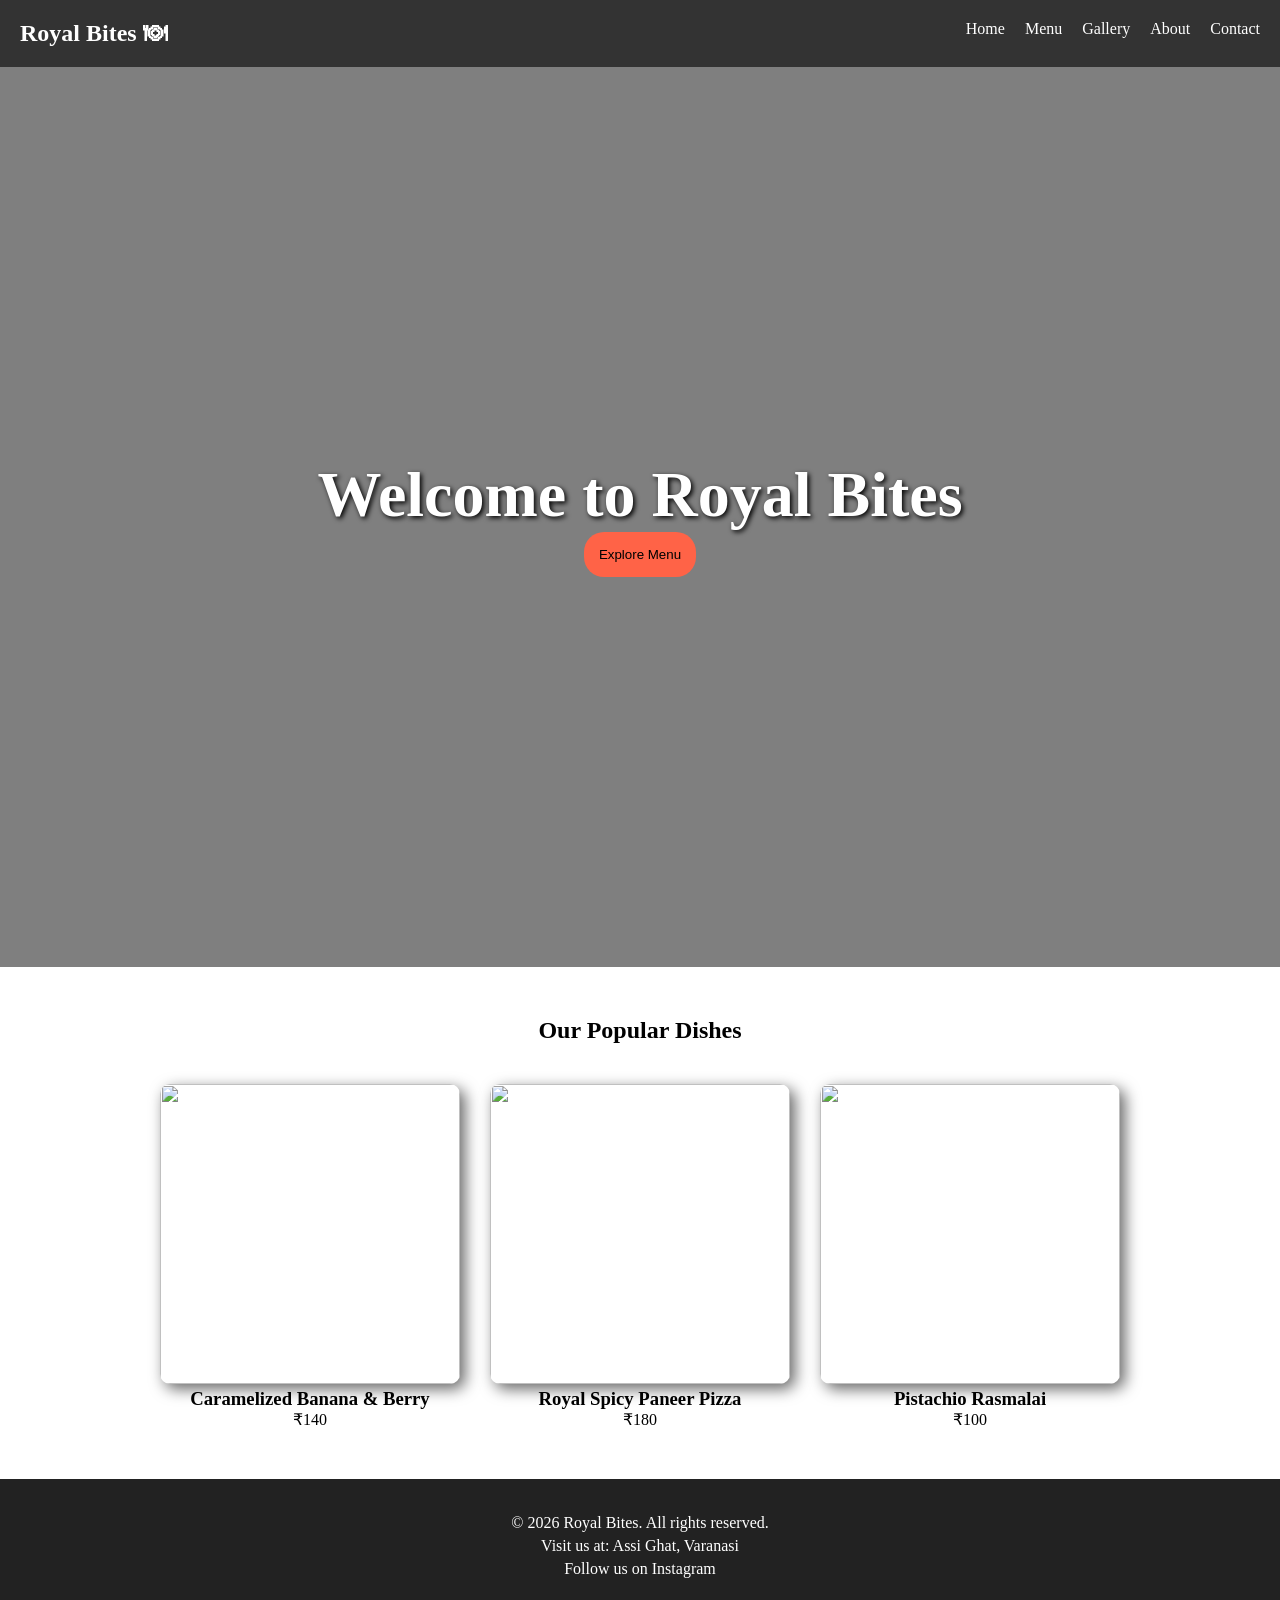
==== index.html @ 0cc4fcb3 "Add files via upload" ====
<!DOCTYPE html>
<html lang="en">
<head>
    <meta charset="UTF-8">
    <meta name="viewport" content="width=device-width, initial-scale=1.0">
    <title>Home</title>
    <link rel="stylesheet" href="style.css">
</head>
<body>
    <nav>
        <h1>Royal Bites 🍽</h1>
        <ul>
            <li><a href="index.html">Home</a></li>
            <li><a href="menu.html">Menu</a></li>
            <li><a href="gallery.html">Gallery</a></li>
            <li><a href="about.html">About</a></li>
            <li><a href="contact.html">Contact</a></li>
        </ul>
    </nav>
    <div class="hero">
        <h1>Welcome to Royal Bites</h1>
        <button type="button">Explore Menu</button>
    </div>
    <div class="popular-dishes">
        <h2>Our Popular Dishes</h2>
        <div class="cards-container">
            <div class="cards">
                <img src="breakfast.jpg">
                <h3>Caramelized Banana & Berry</h3>
                <p>₹140</p>
            </div>
            <div class="cards">
                <img src="pizza.jpg">
                <h3>Royal Spicy Paneer Pizza</h3>
                <p>₹180</p>
            </div>
            <div class="cards">
                <img src="mithai.jpg">
                <h3>Pistachio Rasmalai</h3>
                <p>₹100</p>
            </div>
        </div>
    </div>
    <footer>
        <p>&copy; 2026 Royal Bites. All rights reserved.</p>
        <p>Visit us at: Assi Ghat, Varanasi </p>
        <p>Follow us on Instagram</p>
    </footer>
</body>
</html>
---- style.css ----
/* ============================================== */
/*             1. GLOBAL STYLES & NAVBAR          */
/* ============================================== */
* {
    margin: 0;
    padding: 0;
}
nav {
    display: flex;
    justify-content: space-between;
    padding: 20px;
    background-color: #333;
    color: white;
}
ul {
    list-style: none;
    display: flex;
    gap: 20px;
}
nav ul li a {
    color: white;
    text-decoration: none;
    transition: color 0.3s ease;
}
ul li a:hover{
    color: tomato;
    cursor: pointer;
}
.hero {
    display: flex;
    justify-content: center;
    align-items: center;
    flex-direction: column;
    background-image: linear-gradient(rgba(0, 0, 0, 0.5), rgba(0, 0, 0, 0.5)), url('pic.jpg');
    background-size: cover;
    background-position: center;
    height: 100vh;
}
.hero h1 {
    color: white;
    font-size: 4rem;
    text-shadow: 2px 2px 5px black;
}
.hero button {
    padding: 15px;
    background-color: tomato;
    color: black;
    border-radius: 20px;
    border: none;
}
.popular-dishes h2 {
    margin-bottom: 40px;
    text-align: center;
    margin-top: 50px;
}
.cards-container {
    display: flex;
    gap: 30px;
    justify-content: center;
}
.cards {
    width: 300px;
    text-align: center;
    border-radius: 10px;
}
.cards img {
    width: 100%;
    border-radius: 10px;
    object-fit: cover;
    height: 300px;
    box-shadow: 5px 5px 15px rgba(0, 0, 0, 0.6);
    transition: all 0.3s ease;
}
.cards img:hover {
    transform: translateZ(-10px) scale(1.05);
}
footer {
    background-color: #222;
    color: white;
    text-align: center;
    padding: 30px;
    margin-top: 50px;
}
footer p {
    margin: 5px 0;
}

.menu-container {
    padding: 40px;
    text-align: center;
}
.menu-section {
    display: flex;
    justify-content: center;
    flex-wrap: wrap;
    gap: 30px;
}
.menu-item {
    background-color: wheat;
    color: #222;
    width: 250px;
    padding: 15px;
    border-radius: 10px;
    box-shadow: 0px 10px 13px -7px #000000, 5px 5px 15px 5px rgba(0,0,0,0);
    transition: all 0.3s ease;
}
.menu-item:hover {
    transform: translateZ(-10px) scale(1.05);
}
.menu-container img {
    transition: transform 0.3s ease, box-shadow 0.3s ease;
}
.menu-container img:hover {
    transform: translateY(-8px);
    box-shadow: 0px 10px 15px rgba(0, 0, 0, 0.15);
}
.category-btn {
    box-shadow: 0px 4px 6px rgba(0, 0, 0, 0.1);
}
.category-btn:hover {
    transform: translateY(-4px);
}
.add-btn {
    background-color: tomato;
    color: white;
    border: none;
    margin-top: 8px;
    border-radius: 5px;
    padding: 6px 15px;
    cursor: pointer;
}
.cart-sidebar {
    position: fixed;
    top: 0;
    right: 0;
    height: 100vh;
    width: 260px;
    background-color: #fdfaf6;
    box-shadow: -5px 0 15px rgba(0, 0, 0, 0.2);
    transform: translateX(100%);
    transition: transform 0.3s ease-in-out;
    padding: 20px;
    border-top-left-radius: 15px;
    border-bottom-left-radius: 15px;
}
.cart-sidebar.open {
    transform: translateX(0);
}
#total-price {
    color: rgb(236, 90, 37);
    font-size: 15px;
    font-weight: bold;
}
.checkout-btn {
    color: #333;
    font-size: 15px;
    font-weight: bold;
    padding: 10px 15px;
    background-color: rgb(200, 241, 138);
    border: none;
    border-radius: 5px;
    cursor: pointer;
    margin-left: 10px;
}
#close-cart {
    color: #333;
    font-size: 15px;
    font-weight: bold;
    padding: 10px 15px;
    background-color: rgb(245, 134, 134);
    border: none;
    border-radius: 5px;
    cursor: pointer;
    margin-left: 10px;
}

/* ======================================== */
/*                 GALLERY                  */
/* ======================================== */

.gallery-grid {
    display: grid;
    gap: 20px;
    grid-template-columns: repeat(4, 1fr);
    padding: 20px;
    grid-auto-rows: 250px;
}

.gallery-item:nth-child(1) {
    grid-column: span 2;
    grid-row: span 2;
}

.gallery-item:nth-child(4) {
    grid-column: span 2;
}

.gallery-item {
    overflow: hidden;
    border-radius: 10px;
}
.gallery-item img {
    width: 100%;
    height: 100%;
    object-fit: cover;
    transition: transform 0.4s ease;
}

.gallery-item img:hover {
    transform: scale(1.1);
}

/*==========================================*/
/*                  ABOUT                   */
/*==========================================*/

.zigzag-gallery {
    display: flex;
    flex-direction: column;
    gap: 20px;
}
.zigzag-gallery img {
    width: 350px;
    height: 300px;
    border-radius: 15px;
    object-fit: cover;
}
.pic-right {
    flex-direction: row-reverse;
}
.features-grid {
    display: flex;
    justify-content: space-between;
    margin-top: 20px;
}
.feature-box {
    padding: 30px;
    background-color: #f9f9f9;
    border-radius: 10px;
    text-align: center;
    box-shadow: 0px 5px 15px lightgray;
    transition: transform 0.3s ease, box-shadow 0.3s ease;
}

.feature-box:hover {
    transform: translateY(-10px);
    box-shadow: 0px 15px 25px lightgray;
}
.chef-row {
    display: flex;
    gap: 40px;
    align-items: center;
    background-color: #f9f9f9;
    border-radius: 15px;
    padding: 30px;
    box-shadow: 0px 5px 15px lightgray;
}
.chef-row img {
    transition: transform 0.4s ease;
}
.chef-row img:hover {
    transform: scale(1.05);
}

.chef-text {
    padding: 30px;
    font-size: 1.1rem;
    line-height: 1.6;
}


/*==========================================*/
/*               Contact                    */
/*==========================================*/

.contact-wrapper {
    display: flex;
    gap: 30px;
    padding: 50px;
}

.contact-info, .contact-form {
    flex: 1;
}
.contact-form {
    display: flex;
    flex-direction: column;
    gap: 15px;
}
.contact-info p {
    line-height: 1.8;
    font-size: 1.1rem;
    margin-bottom: 20px;
    color: #444;
}

.contact-form input, .contact-form textarea {
    width: 100%;
    padding: 15px;
    border-radius: 5px;
    border: 1px solid #ccc;
}
.contact-form textarea {
    min-height: 120px;
}
.contact-form button {
    color: white;
    padding: 12px 20px;
    border: none;
    cursor: pointer;
    background-color: #333;
    border-radius: 5px;
}
.contact-form button:hover{
    background-color: #444;
    transform: scale(1.02);
    transition: 0.3s;
}
/*==========================================*/
/*               Media Query                */
/*==========================================*/

@media (max-width: 768px) {
    .menu-section {
        display: flex;
        flex-direction: column;
        align-items: center;
    }
    nav {
        flex-direction: column;
        align-items: center;
        gap: 15px;
    }
    #starters, #quick-bites > div, #menu > div, #dessert > div {
        flex-direction: column !important;
        align-items: center !important;
    }
    .menu-container img {
        width: 80% !important;
        height: auto !important;
        margin: 20px auto !important;
        display: block;
    }
    .hero {
        flex-direction: column;
        align-items: center;
        text-align: center;
    }
    .cards-container {
        flex-direction: column;
        align-items: center;
    }
    .gallery-grid {
        grid-template-columns: 1fr;
    }
    .gallery-item:nth-child(1), 
    .gallery-item:nth-child(4) {
        grid-column: span 1;
        grid-row: span 1;
    }
    .gallery-item:nth-child(1) img {
        object-position: 50% 25%;
    }
    .features-grid {
        flex-direction: column;
        gap: 20px;
    }
    .chef-row, .pic-right {
        flex-direction: column;
        text-align: center;
        padding: 20px;
    }
    .chef-row img {
        width: 100%;
        height: auto;
    }
    .contact-wrapper {
        flex-direction: column;
        padding: 30px 20px;
    }
}
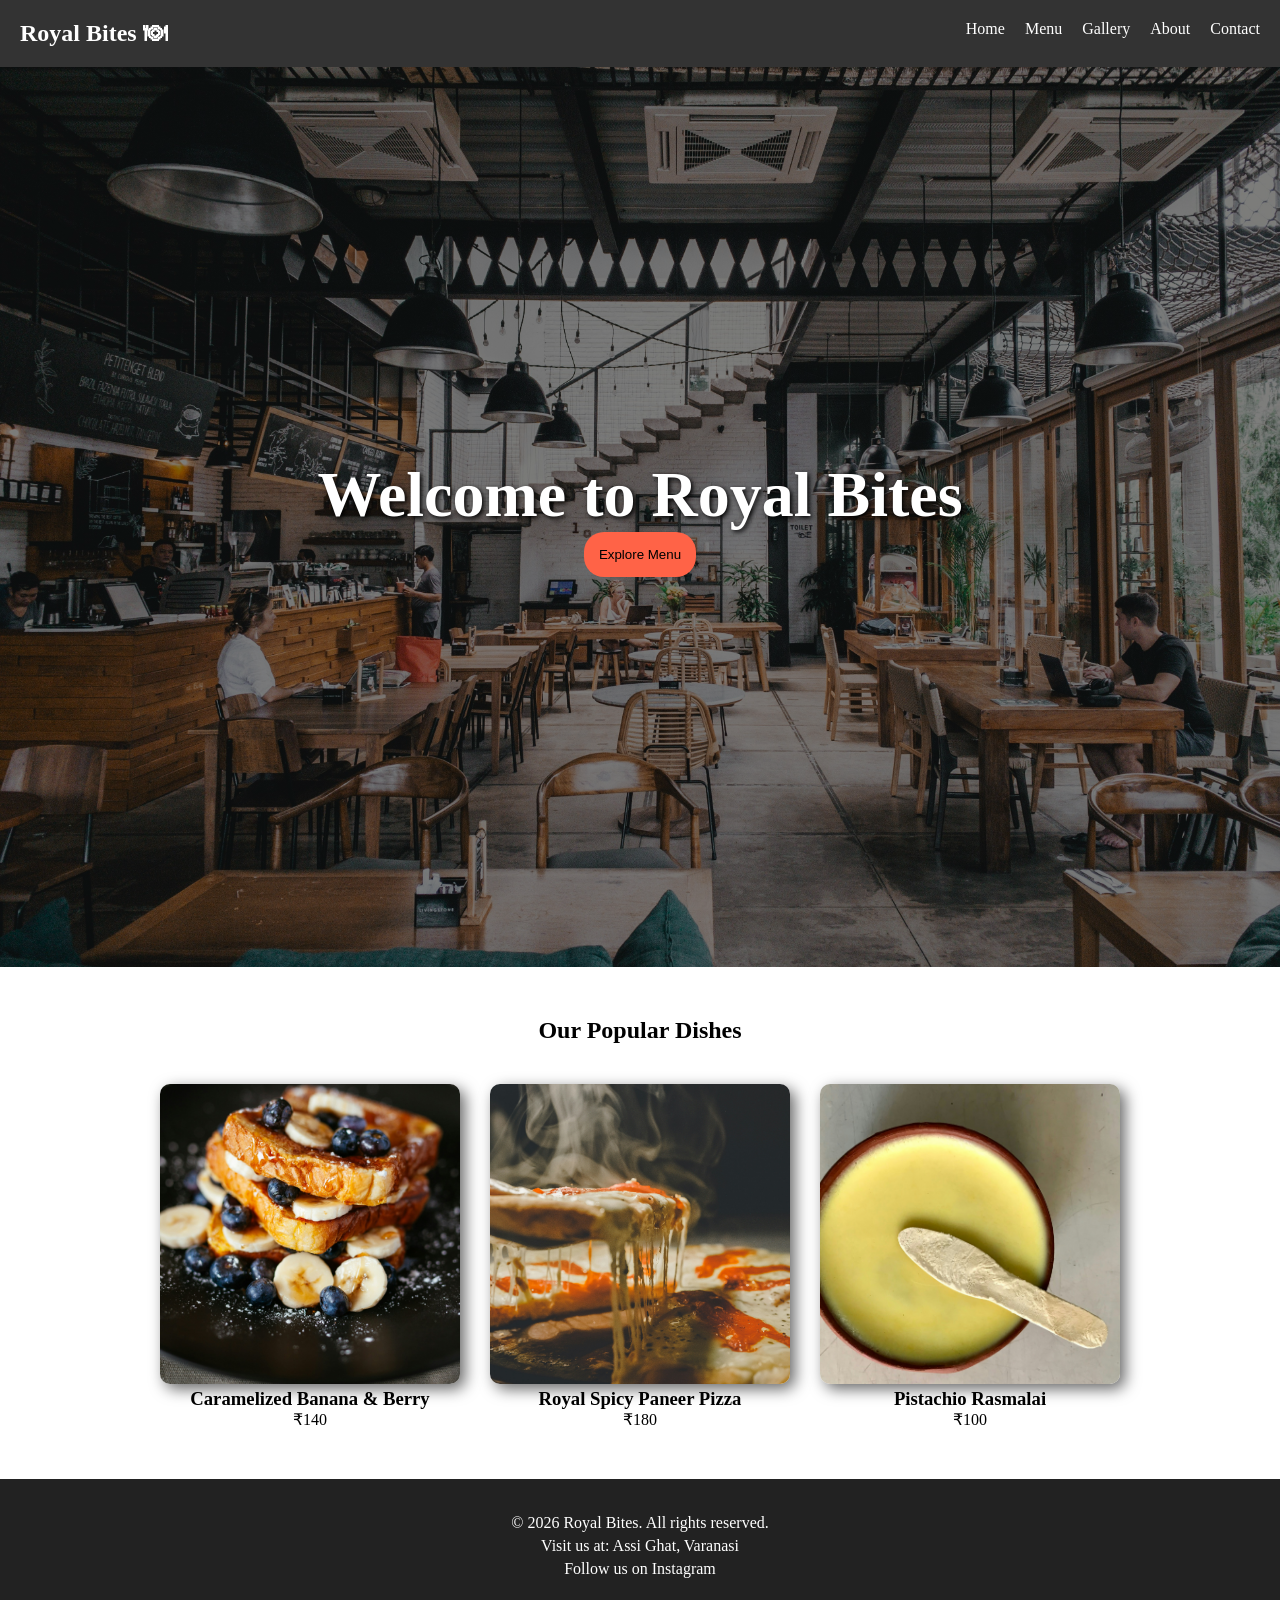
==== commit 0579392d: "Add files via upload" ====
--- a/index.html
+++ b/index.html
@@ -19,7 +19,7 @@
     </nav>
     <div class="hero">
         <h1>Welcome to Royal Bites</h1>
-        <button type="button">Explore Menu</button>
+        <a href="menu.html"><button type="button">Explore Menu</button></a>
     </div>
     <div class="popular-dishes">
         <h2>Our Popular Dishes</h2>
--- a/style.css
+++ b/style.css
@@ -5,6 +5,7 @@
     margin: 0;
     padding: 0;
 }
+
 nav {
     display: flex;
     justify-content: space-between;
@@ -47,6 +48,13 @@
     color: black;
     border-radius: 20px;
     border: none;
+    transition: all0.3s ease;
+    cursor: pointer;
+}
+.hero button:hover {
+    background-color: #cc4400;
+    transform: scale(1.1);
+    box-shadow: 0px 5px 15px rgba(0, 0, 0, 0.4);
 }
 .popular-dishes h2 {
     margin-bottom: 40px;
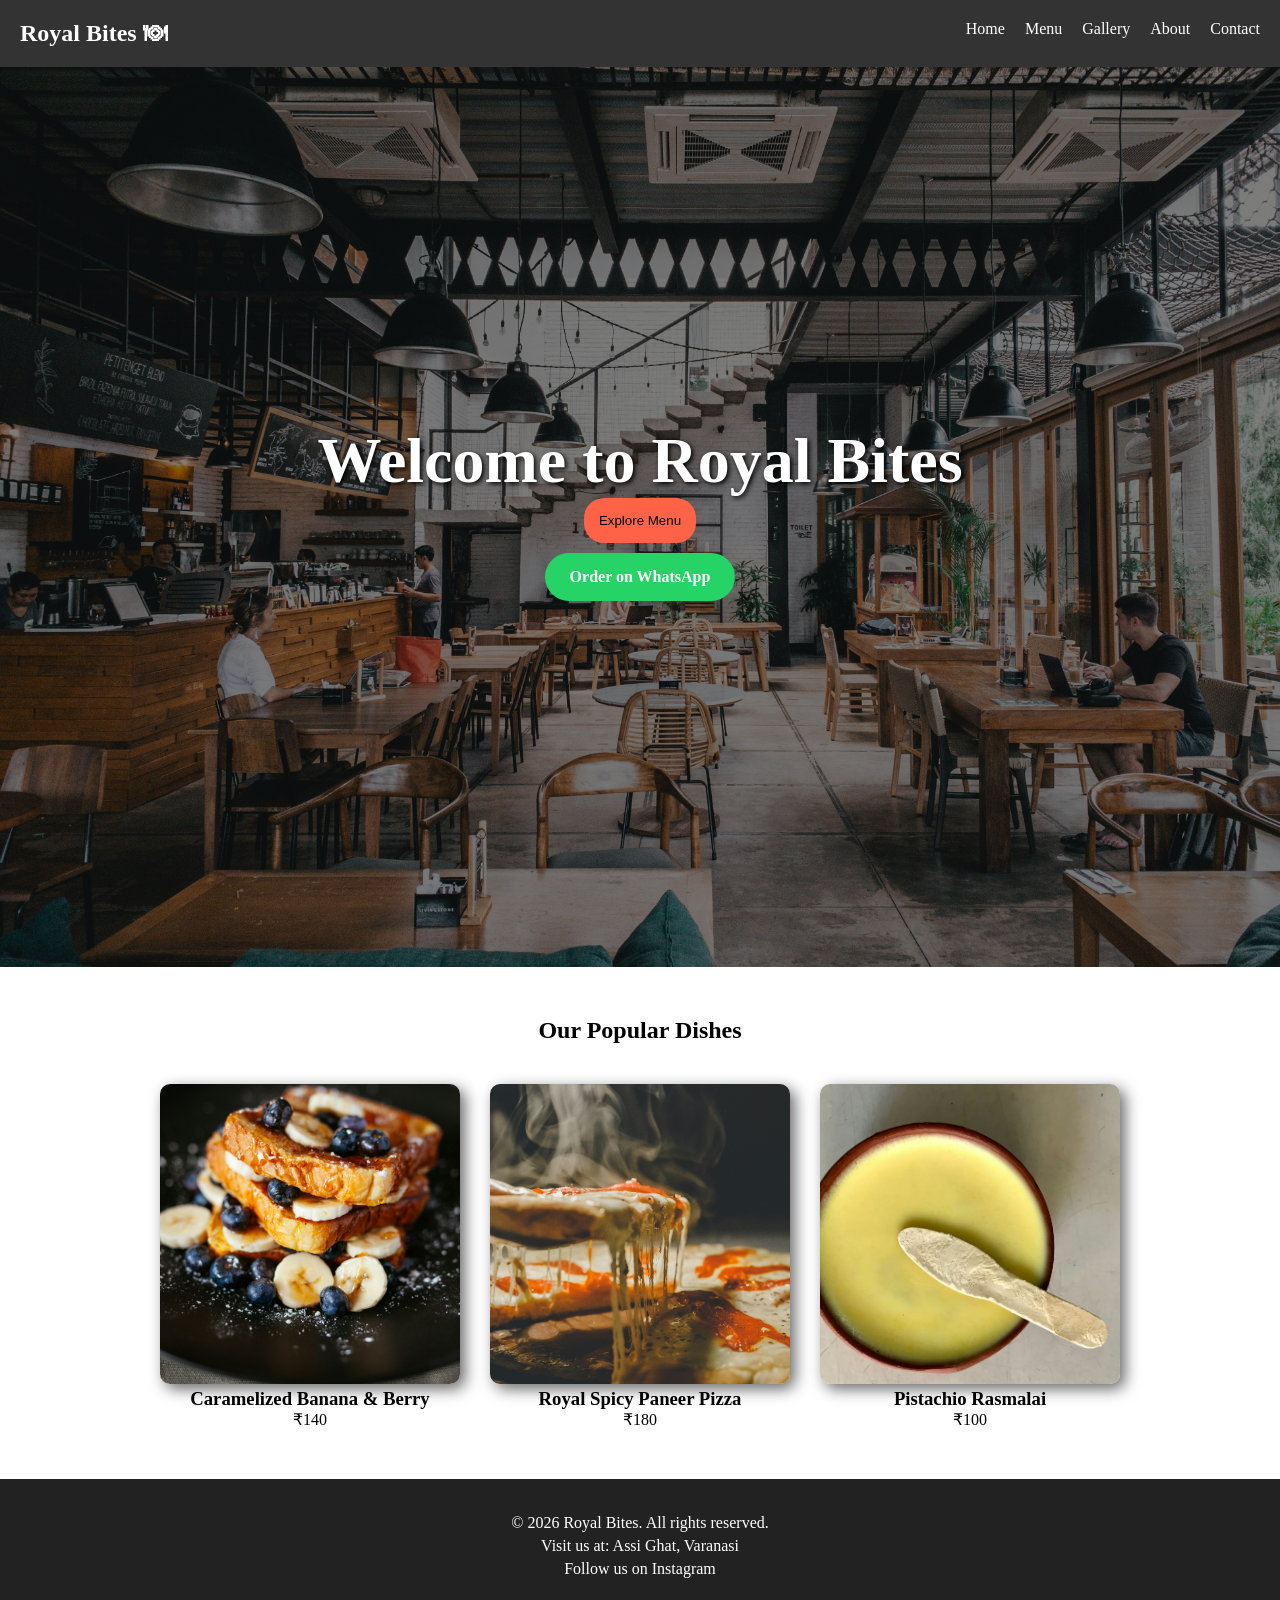
==== commit 2b379bfa: "Add files via upload" ====
--- a/index.html
+++ b/index.html
@@ -20,6 +20,7 @@
     <div class="hero">
         <h1>Welcome to Royal Bites</h1>
         <a href="menu.html"><button type="button">Explore Menu</button></a>
+        <a href="https://wa.me/#" style="background-color: #25D366;  color: white; padding: 15px 25px; border-radius: 50px; margin: 10px; text-decoration: none; font-weight: bold;">Order on WhatsApp</a>
     </div>
     <div class="popular-dishes">
         <h2>Our Popular Dishes</h2>
